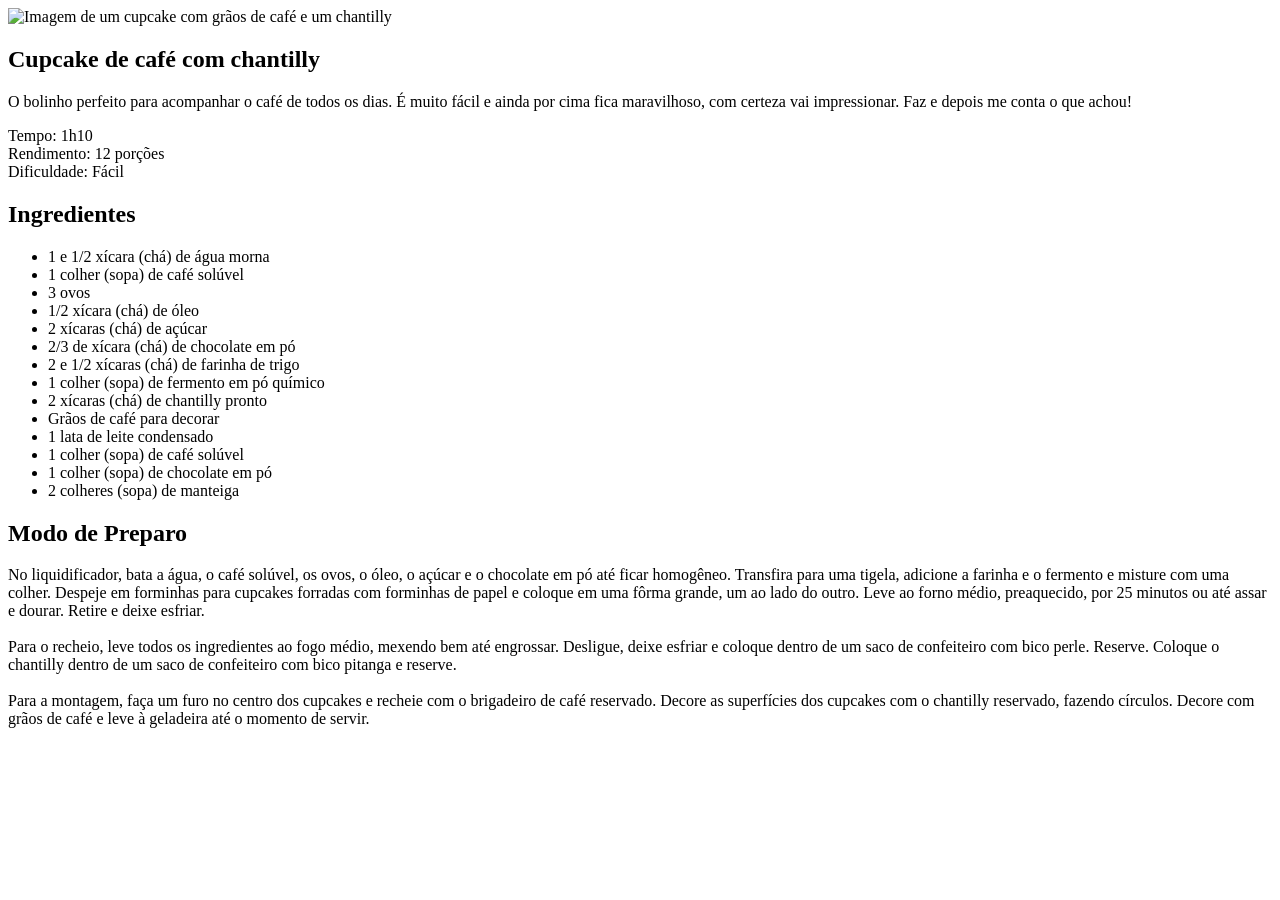
==== Conhecendo-CSS/projeto-receita/index.html @ 6217920d "projeto receita; estrutura básica html" ====
<!doctype html>
<html lang="pt-br">
  <head>
    <meta charset="UTF-8" />
    <meta name="viewport" content="width=device-width, initial-scale=1.0" />
    <link rel="stylesheet" href="style.css">
    <title>Página de receita</title>
  </head>
  <body>
    <div id="page"></div>
    <img src="assets/main-image.png" alt="Imagem de um cupcake com grãos de café e um chantilly">
        <main>
            <section id="about">
                <h1>Cupcake de café com chantilly</h1>
                <p>
                    O bolinho perfeito para acompanhar o café de todos os dias. É muito fácil e ainda por cima fica maravilhoso, com certeza vai impressionar. Faz e depois me conta o que achou!
                </p>
                <p>
                    Tempo: 1h10 <br>
                    Rendimento: 12 porções <br>
                    Dificuldade: Fácil <br>
                </p>
            </section>
            <section id="ingredients">
                <h2>Ingredientes</h2>
                <ul>
                    <li> 1 e 1/2 xícara (chá) de água morna</li>
                    <li> 1 colher (sopa) de café solúvel </li>
                    <li> 3 ovos </li>
                    <li> 1/2 xícara (chá) de óleo </li>
                    <li> 2 xícaras (chá) de açúcar </li>
                    <li> 2/3 de xícara (chá) de chocolate em pó </li>
                    <li> 2 e 1/2 xícaras (chá) de farinha de trigo </li>
                    <li> 1 colher (sopa) de fermento em pó químico </li>
                    <li> 2 xícaras (chá) de chantilly pronto </li>
                    <li> Grãos de café para decorar </li>
                    <li> 1 lata de leite condensado </li>
                    <li> 1 colher (sopa) de café solúvel </li>
                    <li> 1 colher (sopa) de chocolate em pó </li>
                    <li> 2 colheres (sopa) de manteiga </li>
                </ul>
            </section>
            <section id="preparation">
                <h2>Modo de Preparo</h2>
                <p>No liquidificador, bata a água, o café solúvel, os ovos, o óleo, o açúcar e o chocolate em pó até ficar homogêneo. Transfira para uma tigela, adicione a farinha e o fermento e misture com uma colher. Despeje em forminhas para cupcakes forradas com forminhas de papel e coloque em uma fôrma grande, um ao lado do outro. Leve ao forno médio, preaquecido, por 25 minutos ou até assar e dourar. Retire e deixe esfriar. <br><br>

                Para o recheio, leve todos os ingredientes ao fogo médio, mexendo bem até engrossar. Desligue, deixe esfriar e coloque dentro de um saco de confeiteiro com bico perle. Reserve. Coloque o chantilly dentro de um saco de confeiteiro com bico pitanga e reserve. <br><br>

                Para a montagem, faça um furo no centro dos cupcakes e recheie com o brigadeiro de café reservado. Decore as superfícies dos cupcakes com o chantilly reservado, fazendo círculos. Decore com grãos de café e leve à geladeira até o momento de servir.</p>
            </section>
        </main>
    </body>
</html>
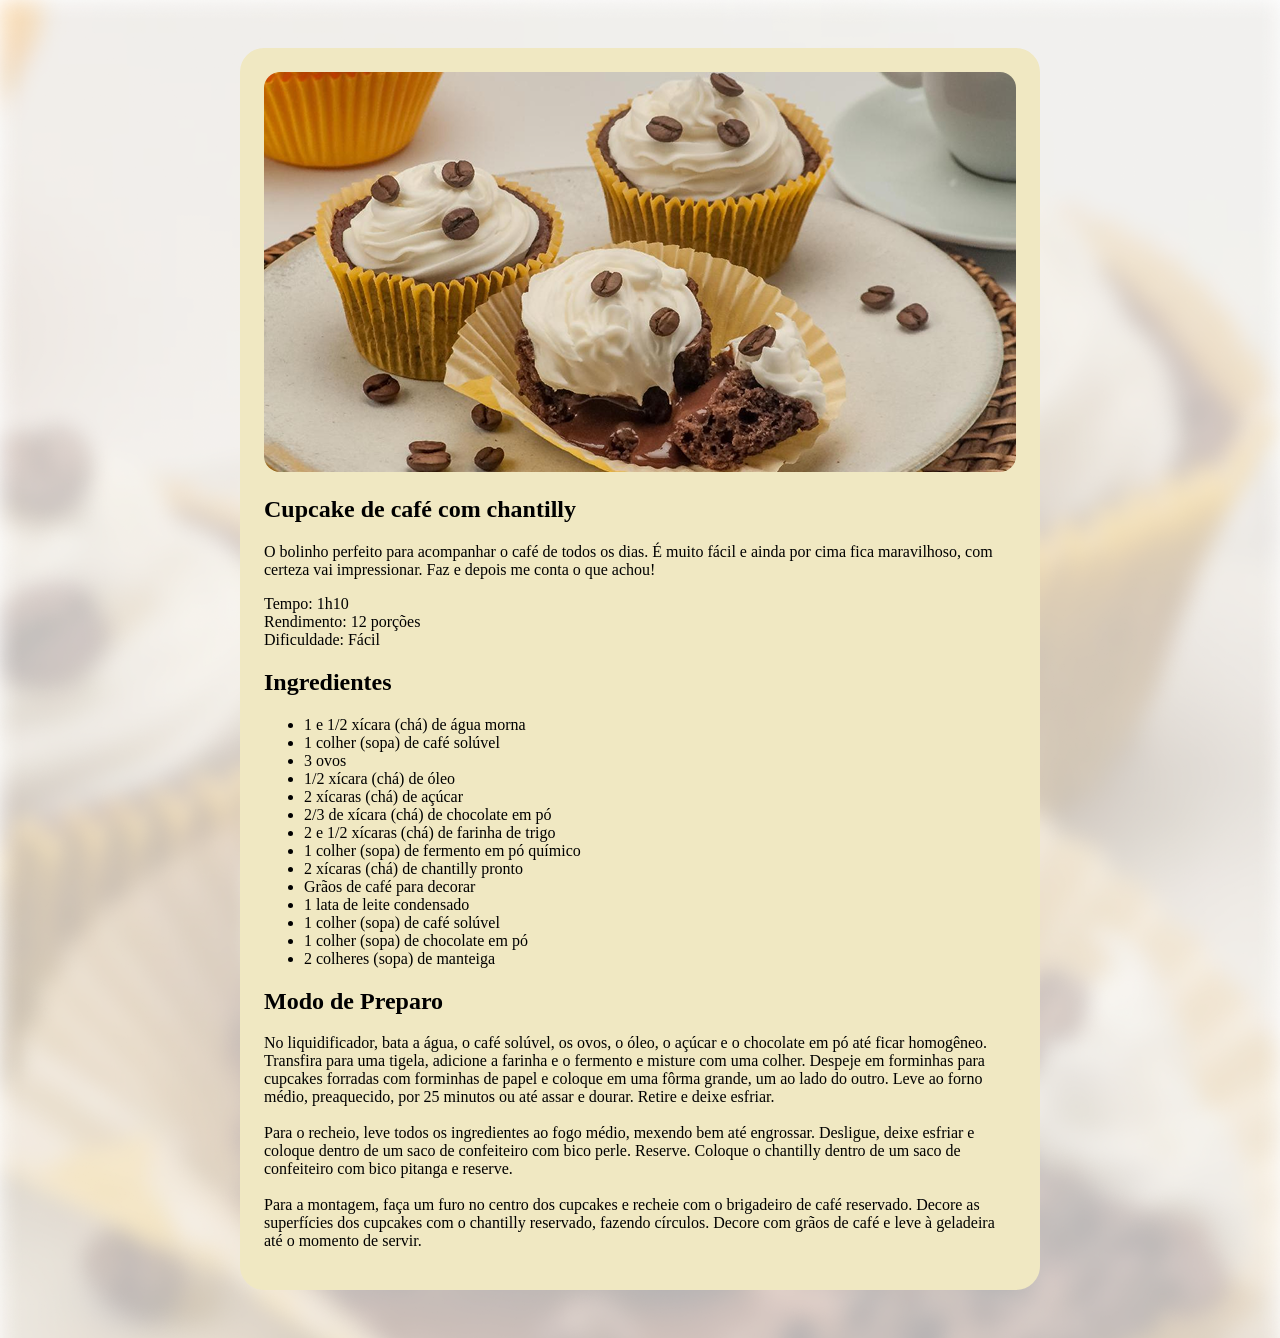
==== commit fbf39740: "imagem de fundo; estilo page" ====
--- a/Conhecendo-CSS/projeto-receita/index.html
+++ b/Conhecendo-CSS/projeto-receita/index.html
@@ -3,51 +3,72 @@
   <head>
     <meta charset="UTF-8" />
     <meta name="viewport" content="width=device-width, initial-scale=1.0" />
-    <link rel="stylesheet" href="style.css">
+    <link rel="stylesheet" href="style.css" />
     <title>Página de receita</title>
   </head>
   <body>
-    <div id="page"></div>
-    <img src="assets/main-image.png" alt="Imagem de um cupcake com grãos de café e um chantilly">
-        <main>
-            <section id="about">
-                <h1>Cupcake de café com chantilly</h1>
-                <p>
-                    O bolinho perfeito para acompanhar o café de todos os dias. É muito fácil e ainda por cima fica maravilhoso, com certeza vai impressionar. Faz e depois me conta o que achou!
-                </p>
-                <p>
-                    Tempo: 1h10 <br>
-                    Rendimento: 12 porções <br>
-                    Dificuldade: Fácil <br>
-                </p>
-            </section>
-            <section id="ingredients">
-                <h2>Ingredientes</h2>
-                <ul>
-                    <li> 1 e 1/2 xícara (chá) de água morna</li>
-                    <li> 1 colher (sopa) de café solúvel </li>
-                    <li> 3 ovos </li>
-                    <li> 1/2 xícara (chá) de óleo </li>
-                    <li> 2 xícaras (chá) de açúcar </li>
-                    <li> 2/3 de xícara (chá) de chocolate em pó </li>
-                    <li> 2 e 1/2 xícaras (chá) de farinha de trigo </li>
-                    <li> 1 colher (sopa) de fermento em pó químico </li>
-                    <li> 2 xícaras (chá) de chantilly pronto </li>
-                    <li> Grãos de café para decorar </li>
-                    <li> 1 lata de leite condensado </li>
-                    <li> 1 colher (sopa) de café solúvel </li>
-                    <li> 1 colher (sopa) de chocolate em pó </li>
-                    <li> 2 colheres (sopa) de manteiga </li>
-                </ul>
-            </section>
-            <section id="preparation">
-                <h2>Modo de Preparo</h2>
-                <p>No liquidificador, bata a água, o café solúvel, os ovos, o óleo, o açúcar e o chocolate em pó até ficar homogêneo. Transfira para uma tigela, adicione a farinha e o fermento e misture com uma colher. Despeje em forminhas para cupcakes forradas com forminhas de papel e coloque em uma fôrma grande, um ao lado do outro. Leve ao forno médio, preaquecido, por 25 minutos ou até assar e dourar. Retire e deixe esfriar. <br><br>
+    <div id="page">
+      <img
+        src="assets/main-image.png"
+        alt="Imagem de um cupcake com grãos de café e um chantilly"
+      />
+      <main>
+        <section id="about">
+          <h1>Cupcake de café com chantilly</h1>
+          <p>
+            O bolinho perfeito para acompanhar o café de todos os dias. É muito
+            fácil e ainda por cima fica maravilhoso, com certeza vai
+            impressionar. Faz e depois me conta o que achou!
+          </p>
+          <p>
+            Tempo: 1h10 <br />
+            Rendimento: 12 porções <br />
+            Dificuldade: Fácil <br />
+          </p>
+        </section>
+        <section id="ingredients">
+          <h2>Ingredientes</h2>
+          <ul>
+            <li>1 e 1/2 xícara (chá) de água morna</li>
+            <li>1 colher (sopa) de café solúvel</li>
+            <li>3 ovos</li>
+            <li>1/2 xícara (chá) de óleo</li>
+            <li>2 xícaras (chá) de açúcar</li>
+            <li>2/3 de xícara (chá) de chocolate em pó</li>
+            <li>2 e 1/2 xícaras (chá) de farinha de trigo</li>
+            <li>1 colher (sopa) de fermento em pó químico</li>
+            <li>2 xícaras (chá) de chantilly pronto</li>
+            <li>Grãos de café para decorar</li>
+            <li>1 lata de leite condensado</li>
+            <li>1 colher (sopa) de café solúvel</li>
+            <li>1 colher (sopa) de chocolate em pó</li>
+            <li>2 colheres (sopa) de manteiga</li>
+          </ul>
+        </section>
+        <section id="preparation">
+          <h2>Modo de Preparo</h2>
+          <p>
+            No liquidificador, bata a água, o café solúvel, os ovos, o óleo, o
+            açúcar e o chocolate em pó até ficar homogêneo. Transfira para uma
+            tigela, adicione a farinha e o fermento e misture com uma colher.
+            Despeje em forminhas para cupcakes forradas com forminhas de papel e
+            coloque em uma fôrma grande, um ao lado do outro. Leve ao forno
+            médio, preaquecido, por 25 minutos ou até assar e dourar. Retire e
+            deixe esfriar. <br /><br />
 
-                Para o recheio, leve todos os ingredientes ao fogo médio, mexendo bem até engrossar. Desligue, deixe esfriar e coloque dentro de um saco de confeiteiro com bico perle. Reserve. Coloque o chantilly dentro de um saco de confeiteiro com bico pitanga e reserve. <br><br>
+            Para o recheio, leve todos os ingredientes ao fogo médio, mexendo
+            bem até engrossar. Desligue, deixe esfriar e coloque dentro de um
+            saco de confeiteiro com bico perle. Reserve. Coloque o chantilly
+            dentro de um saco de confeiteiro com bico pitanga e reserve.
+            <br /><br />
 
-                Para a montagem, faça um furo no centro dos cupcakes e recheie com o brigadeiro de café reservado. Decore as superfícies dos cupcakes com o chantilly reservado, fazendo círculos. Decore com grãos de café e leve à geladeira até o momento de servir.</p>
-            </section>
-        </main>
-    </body>
+            Para a montagem, faça um furo no centro dos cupcakes e recheie com o
+            brigadeiro de café reservado. Decore as superfícies dos cupcakes com
+            o chantilly reservado, fazendo círculos. Decore com grãos de café e
+            leve à geladeira até o momento de servir.
+          </p>
+        </section>
+      </main>
+    </div>
+  </body>
 </html>
--- a/Conhecendo-CSS/projeto-receita/style.css
+++ b/Conhecendo-CSS/projeto-receita/style.css
@@ -0,0 +1,20 @@
+body {
+    background-image: url(assets/bg-image.png);
+    background-size: cover;
+}
+
+#page {
+    box-sizing: border-box;
+    width: 800px;
+    padding: 24px;
+    background-color: #f0e8c2;
+    border-radius: 24px;
+    margin: 48px auto;
+}
+
+img {
+    border-radius: 16px;
+}
+
+
+
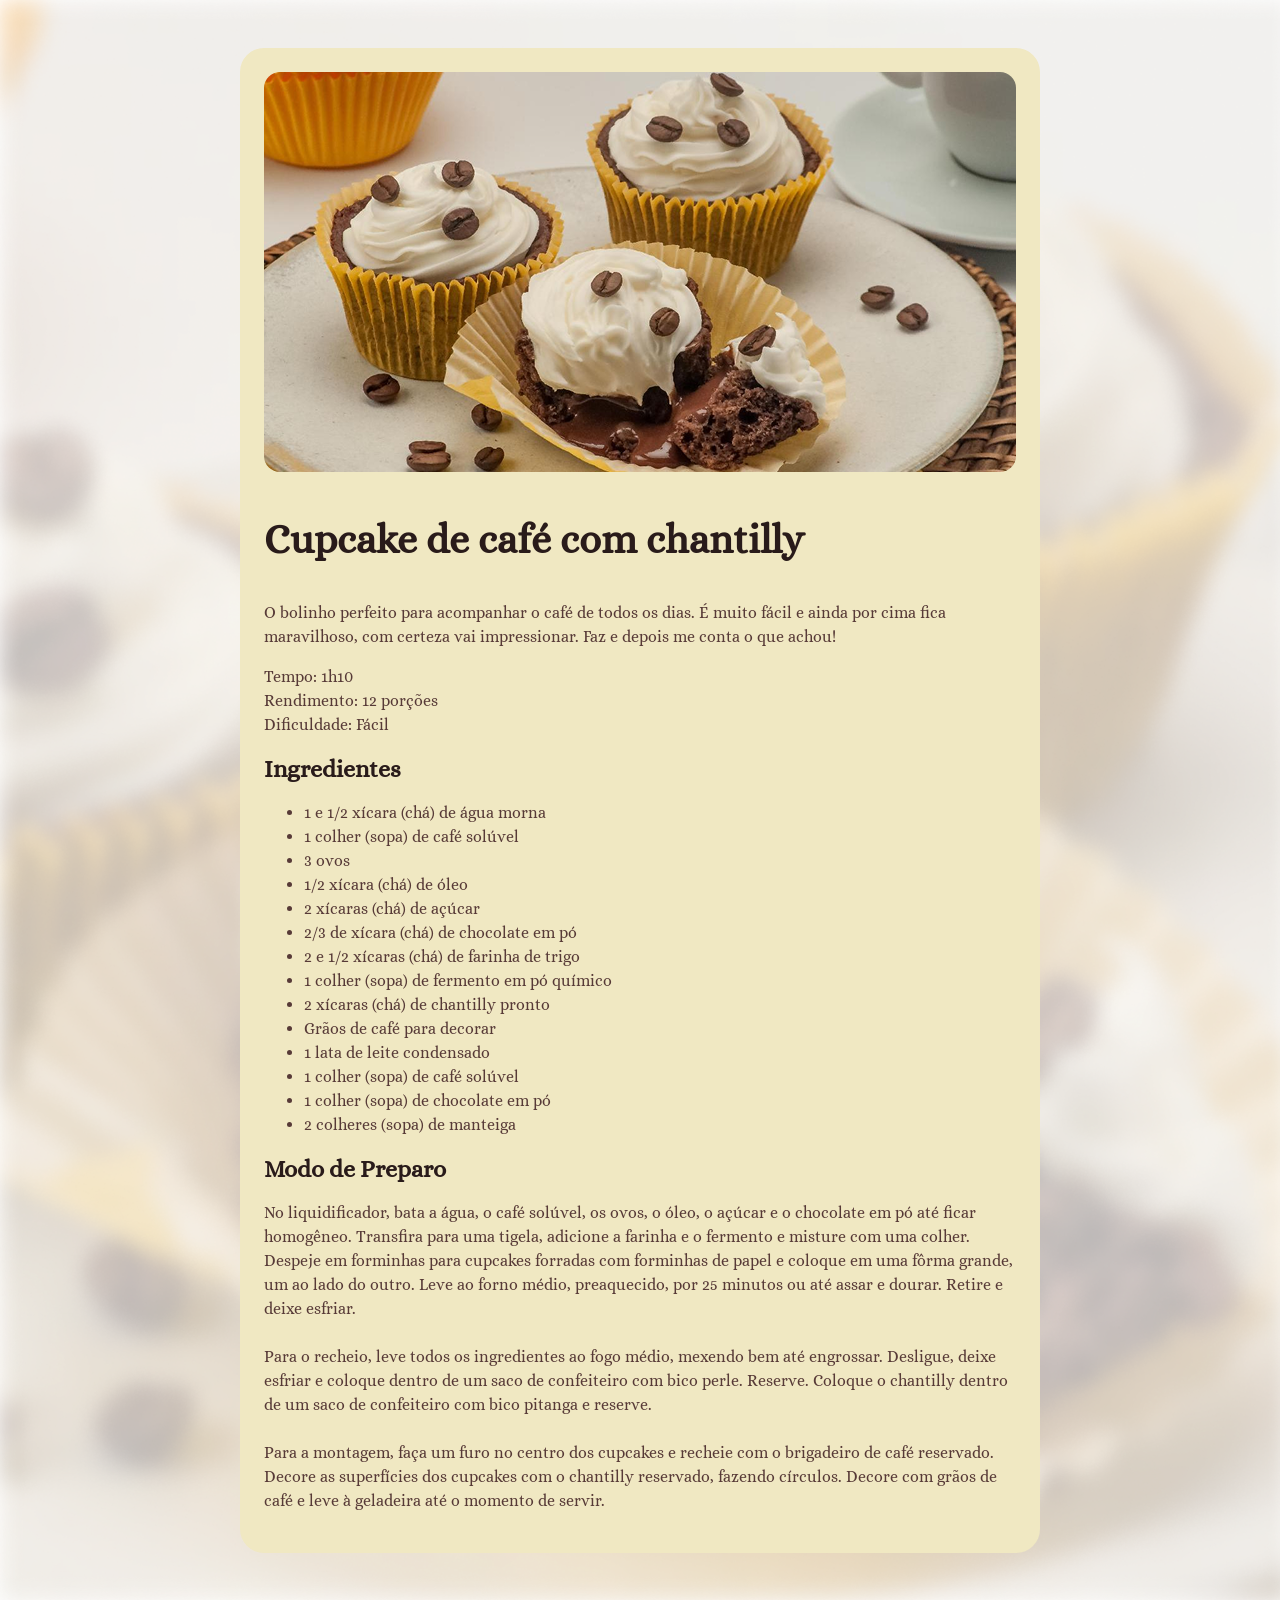
==== commit c47b873d: "arrumando fontes" ====
--- a/Conhecendo-CSS/projeto-receita/index.html
+++ b/Conhecendo-CSS/projeto-receita/index.html
@@ -1,6 +1,9 @@
 <!doctype html>
 <html lang="pt-br">
   <head>
+    <link rel="preconnect" href="https://fonts.googleapis.com">
+    <link rel="preconnect" href="https://fonts.gstatic.com" crossorigin>
+    <link href="https://fonts.googleapis.com/css2?family=Alice&display=swap" rel="stylesheet">
     <meta charset="UTF-8" />
     <meta name="viewport" content="width=device-width, initial-scale=1.0" />
     <link rel="stylesheet" href="style.css" />
--- a/Conhecendo-CSS/projeto-receita/style.css
+++ b/Conhecendo-CSS/projeto-receita/style.css
@@ -1,3 +1,11 @@
+:root {
+    font-family: "Alice", serif;
+    font-weight: 400;
+    font-style: normal;
+    line-height: 150%;
+    color: #573a37;
+}
+
 body {
     background-image: url(assets/bg-image.png);
     background-size: cover;
@@ -16,5 +24,16 @@
     border-radius: 16px;
 }
 
+h1 {
+    line-height: 140%;
+    font-size: 40px;
+}
 
+h2 {
+    font-size: 24px;
+}
 
+h1, h2 {
+    color: #291B1A;
+}
+
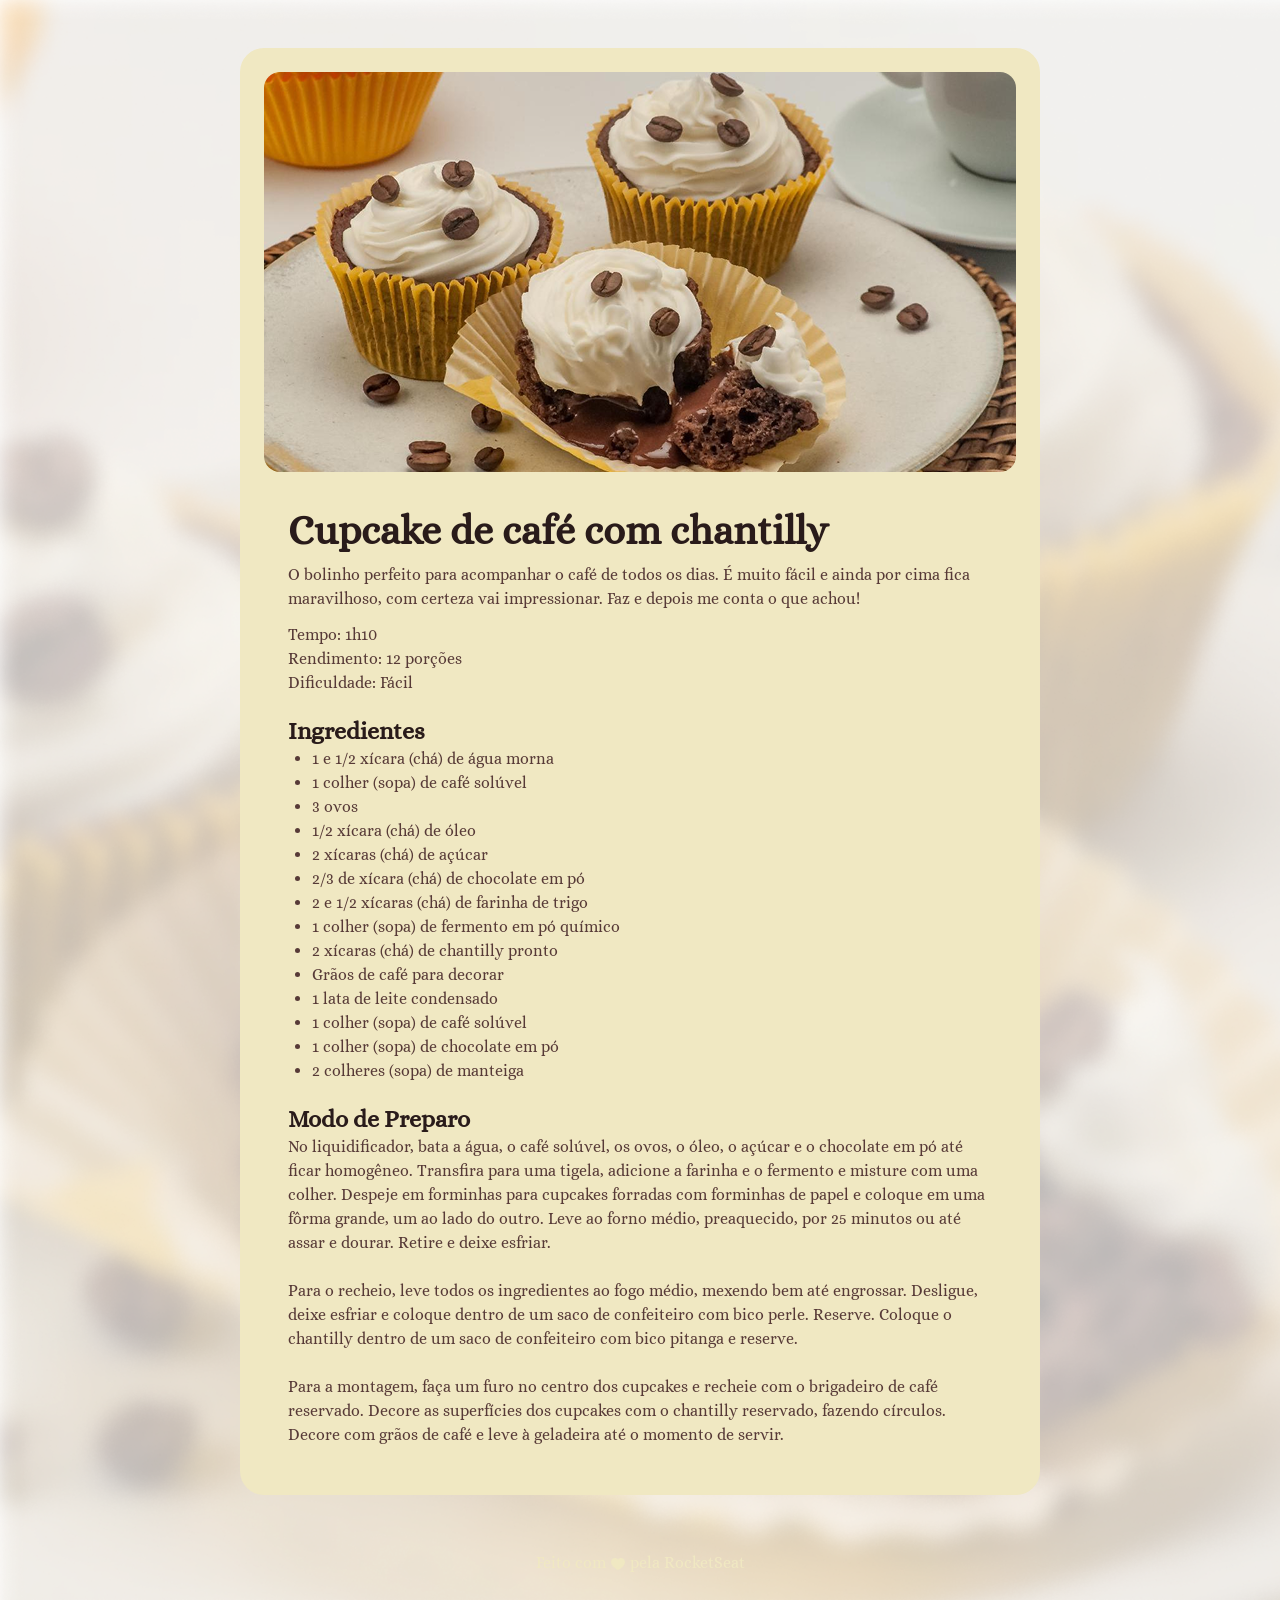
==== commit de15e314: "adicionando footer" ====
--- a/Conhecendo-CSS/projeto-receita/index.html
+++ b/Conhecendo-CSS/projeto-receita/index.html
@@ -73,5 +73,9 @@
         </section>
       </main>
     </div>
+
+    <footer>
+        Feito com <img src="assets/ph_heart-fill.svg"> pela RocketSeat
+    </footer>
   </body>
 </html>
--- a/Conhecendo-CSS/projeto-receita/style.css
+++ b/Conhecendo-CSS/projeto-receita/style.css
@@ -1,3 +1,8 @@
+* {
+    margin: 0;
+    padding: 0;
+}
+
 :root {
     font-family: "Alice", serif;
     font-weight: 400;
@@ -17,16 +22,29 @@
     padding: 24px;
     background-color: #f0e8c2;
     border-radius: 24px;
-    margin: 48px auto;
+    margin: 48px auto 28px;
 }
 
 img {
     border-radius: 16px;
 }
 
+main {
+    padding: 24px;
+}
+
+section + section {
+    margin-top: 24px;
+}
+
+#about p + p {
+    margin-top: 12px;
+}
+
 h1 {
     line-height: 140%;
     font-size: 40px;
+    margin-bottom: 4px;
 }
 
 h2 {
@@ -35,5 +53,22 @@
 
 h1, h2 {
     color: #291B1A;
+    margin-bottom: 4px;
 }
 
+ul {
+    padding-left: 24px;
+}
+
+footer {
+    text-align: center;
+    color:#f0e8c2;
+    padding-bottom: 48px;
+    padding-top: 28px;
+}
+
+footer img {
+    vertical-align: middle;
+}
+
+
